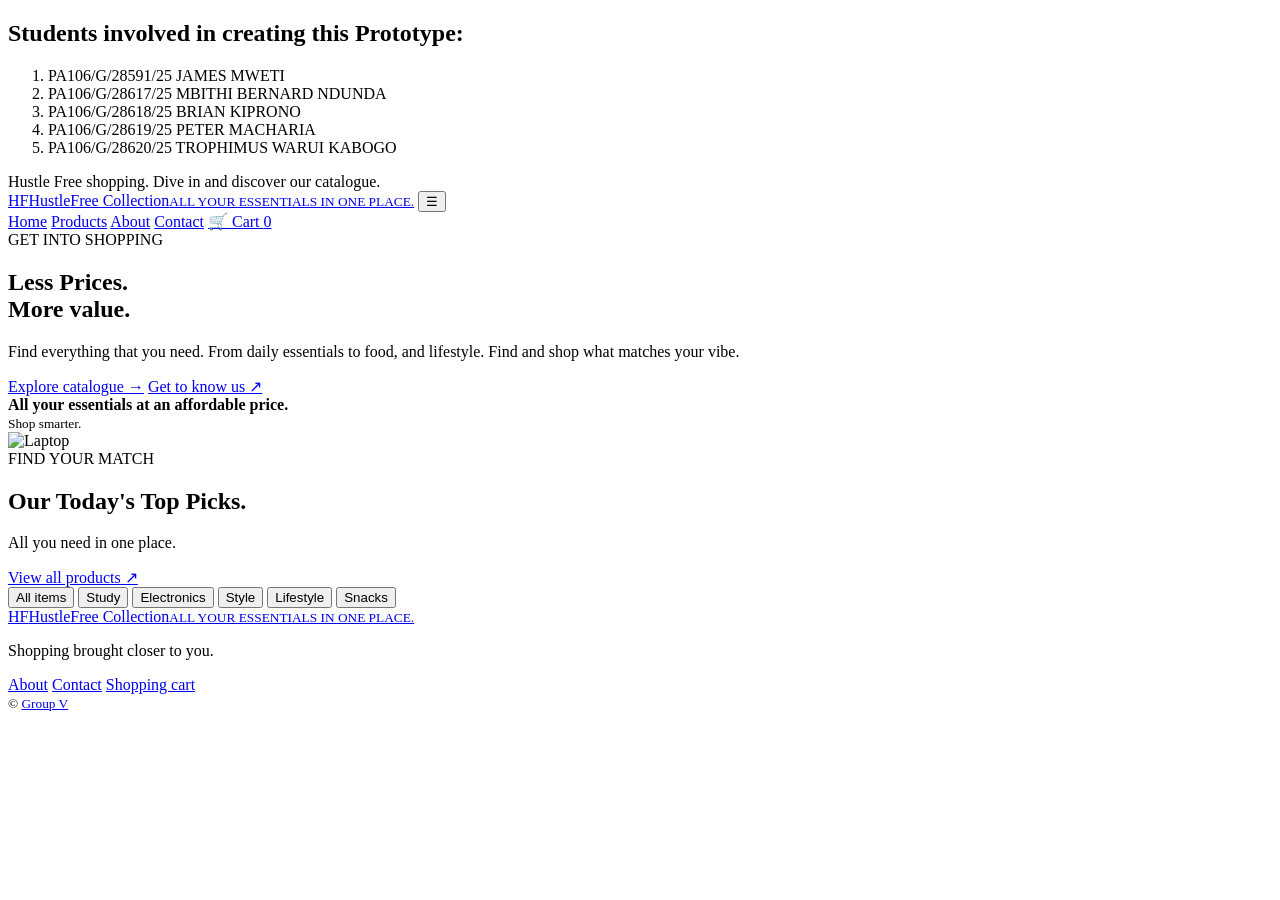
==== index.html @ b48a9cc3 "Add files via upload" ====
<!DOCTYPE html>
<html lang="en">
<head>
  <meta charset="UTF-8">
  <meta name="viewport" content="width=device-width, initial-scale=1.0">
  <title>Hustle Free Collection | All your essentials in one place.</title>
  <link rel="stylesheet" href="css/style.css">
  <script src="js/main.js" defer></script>
  <script src="js/products.js" defer></script>
  <script src="js/cart.js" defer></script>
  <link rel="icon" type="x-icon" href="images/icon.png">
</head>
<body>
      <h2 id="developers">Students involved in creating this Prototype:</h2>
        <ol start="1">
            <li>PA106/G/28591/25 JAMES MWETI</li>
            <li>PA106/G/28617/25 MBITHI BERNARD NDUNDA</li>
            <li>PA106/G/28618/25 BRIAN KIPRONO</li>
            <li>PA106/G/28619/25 PETER MACHARIA</li>
            <li>PA106/G/28620/25 TROPHIMUS WARUI KABOGO</li>
        </ol>
  <div class="announcement">Hustle Free shopping. Dive in and discover our catalogue.</div>
  <header class="site-header">
    <a class="brand" href="index.html" aria-label="Hustle Free Collection home"><span class="brand-mark">HF</span><span>Hustle<span class="brand-accent">Free Collection</span><small>ALL YOUR ESSENTIALS IN ONE PLACE.</small></span></a>
    <button class="menu-toggle" id="menuToggle" aria-label="Toggle navigation" aria-expanded="false">☰</button>
    <nav class="nav-links" id="navLinks" aria-label="Main navigation">
      <a class="active" href="index.html">Home</a>
      <a href="#products">Products</a>
      <a href="about.html">About</a>
      <a href="contact.html">Contact</a>
      <a class="cart-link" href="cart.html">🛒 Cart <span id="cartCount" class="cart-count">0</span></a>
    </nav>
  </header>

  <main>
    <section class="hero">
      <div class="hero-content">
        <span class="eyebrow">GET INTO SHOPPING</span>
        <h1>Less Prices.<br><span>More value.</span></h1>
        <p>Find everything that you need. From daily essentials to food, and lifestyle. Find and shop what matches your vibe.</p>
        <div class="hero-actions">
          <a class="btn btn-primary" href="#products">Explore catalogue <span>→</span></a>
          <a class="text-link" href="about.html">Get to know us ↗</a>
        </div>
        <div class="hero-note">
        <span><strong>All your essentials at an affordable price.</strong><br><small>Shop smarter.</small></span></div>
      </div>
      <div class="hero-art">
        <div>
        <img src="images/laptop.jpg" alt="Laptop">
        </div>
      </div>
    </section> 

    <section class="section products-section" id="products">
      <div class="section-heading"><div><span class="eyebrow">FIND YOUR MATCH</span><h2>Our Today's Top Picks<span class="heading-dot">.</span></h2><p>All you need in one place.</p></div><a href="products.html" class="text-link">View all products ↗</a></div>
    <div class="filters" id="categoryFilters">
        <button class="filter-btn active" data-category="All">All items</button>
        <button class="filter-btn" data-category="Study">Study</button>
        <button class="filter-btn" data-category="Electronics">Electronics</button>
        <button class="filter-btn" data-category="Style">Style</button>
        <button class="filter-btn" data-category="Lifestyle">Lifestyle</button>
        <button class="filter-btn" data-category="Snacks">Snacks</button>
      </div>
      <div class="product-grid" id="productGrid" aria-live="polite"></div>
    </section>
  </main>



  <footer class="site-footer"><a class="brand footer-brand" href="index.html"><span class="brand-mark">HF</span><span>Hustle<span class="brand-accent">Free Collection</span><small>ALL YOUR ESSENTIALS IN ONE PLACE.</small></span></a>
      <p>Shopping brought closer to you.</p>
    <div>
        <a href="about.html">About</a>
        <a href="contact.html">Contact</a>
        <a href="cart.html">Shopping cart</a>
    </div> <small class="copyright">© <span id="year"></span><a href="about.html#developers">Group V</a></small>
</body>
</html>
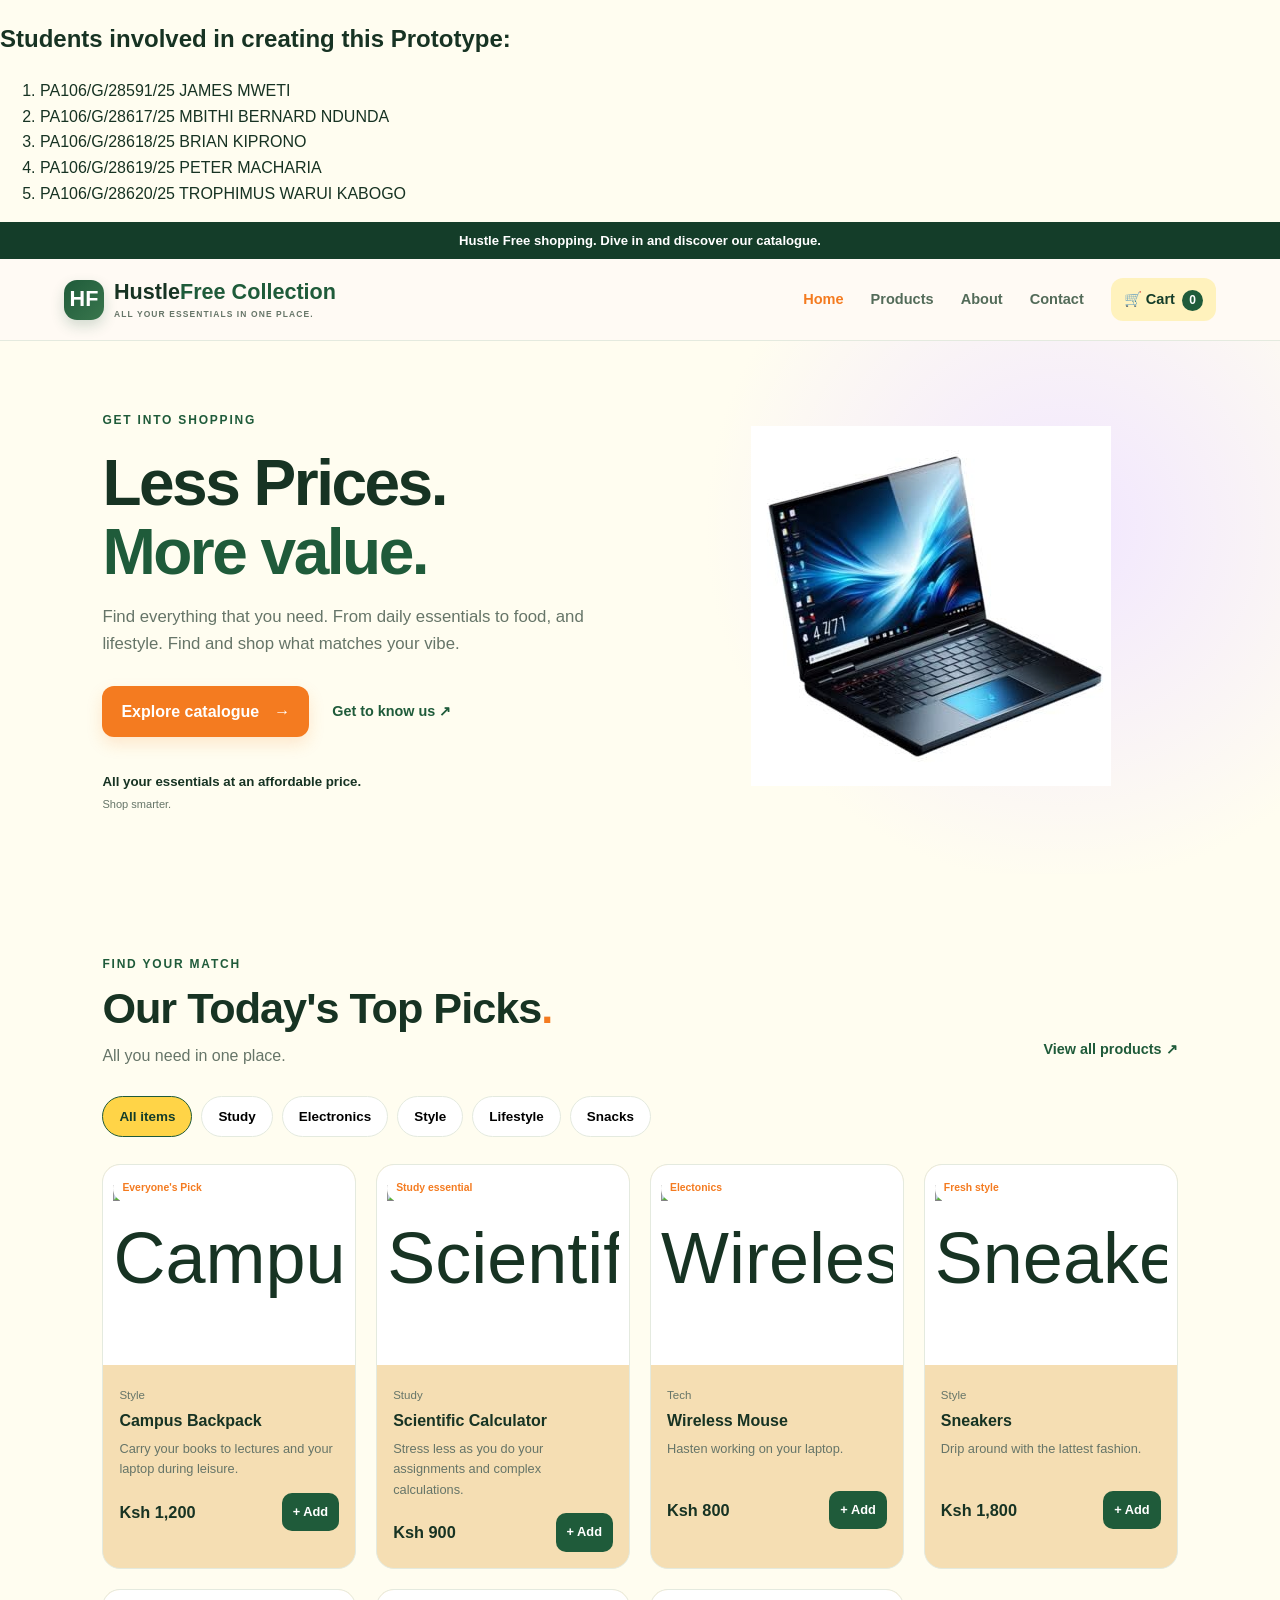
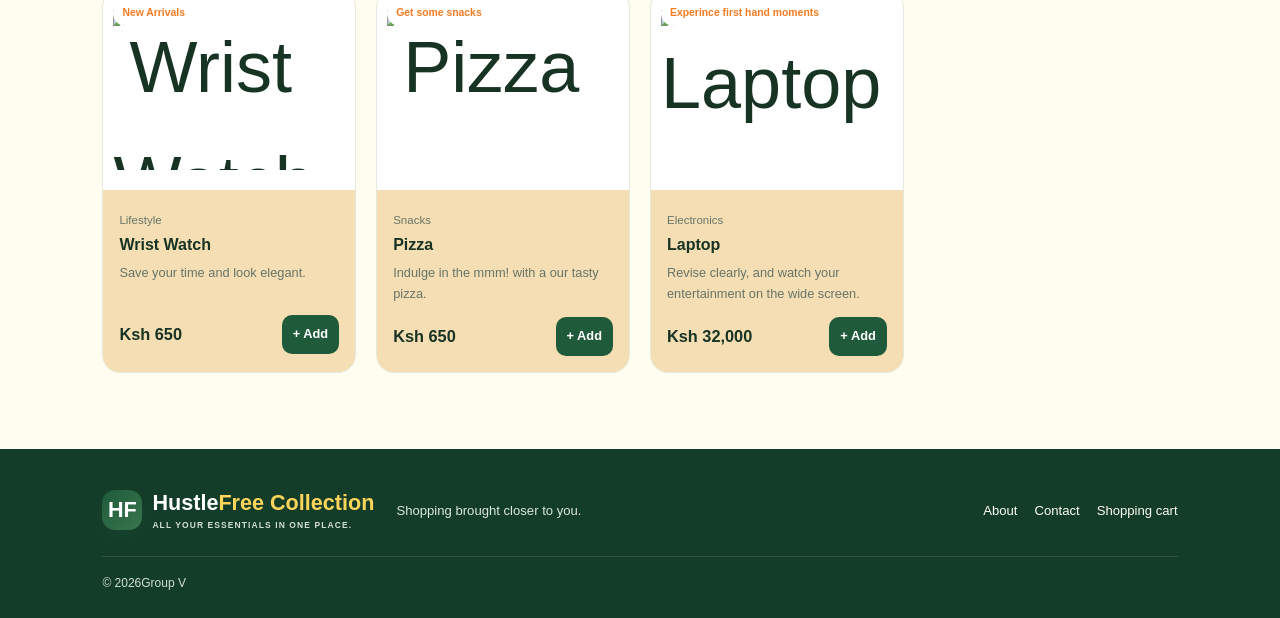
==== commit f19e8b25: "Update file paths in index.html" ====
--- a/index.html
+++ b/index.html
@@ -4,11 +4,11 @@
   <meta charset="UTF-8">
   <meta name="viewport" content="width=device-width, initial-scale=1.0">
   <title>Hustle Free Collection | All your essentials in one place.</title>
-  <link rel="stylesheet" href="css/style.css">
-  <script src="js/main.js" defer></script>
-  <script src="js/products.js" defer></script>
-  <script src="js/cart.js" defer></script>
-  <link rel="icon" type="x-icon" href="images/icon.png">
+  <link rel="stylesheet" href="style.css">
+  <script src="main.js" defer></script>
+  <script src="products.js" defer></script>
+  <script src="cart.js" defer></script>
+  <link rel="icon" type="x-icon" href="icon.png">
 </head>
 <body>
       <h2 id="developers">Students involved in creating this Prototype:</h2>
@@ -47,7 +47,7 @@
       </div>
       <div class="hero-art">
         <div>
-        <img src="images/laptop.jpg" alt="Laptop">
+        <img src="laptop.jpg" alt="Laptop">
         </div>
       </div>
     </section> 
--- a/style.css
+++ b/style.css
@@ -0,0 +1,867 @@
+@import url('https://fonts.googleapis.com/css2?family=DM+Sans:wght@400;500;600;700&family=Space+Grotesk:wght@500;600;700&display=swap');
+:root {
+    --green:#1f5b3a;
+    --green-dark:#143d29;
+    --yellow:#ffd447;
+    --orange:#f47b20;
+    --cream:#fffdf0;
+    --ink:#173323;
+    --muted:#667568;
+    --line:#e4eadf;
+    --white:#fff;
+    --shadow:0 14px 35px rgba(52,30,85,.09);
+
+}
+* {
+    box-sizing:border-box
+}
+html {
+    scroll-behavior:smooth;
+    scroll-padding-top:95px
+}
+body {
+    margin:0;
+    background:var(--cream);
+    color:var(--ink);
+    font-family:'DM Sans',Arial,sans-serif;
+    line-height:1.6
+}
+a {
+    color:inherit;
+    text-decoration:none
+}
+button,input,textarea {
+    font:inherit
+}
+.announcement {
+    text-align:center;
+    background:var(--green-dark);
+    color:white;
+    font-size:.82rem;
+    padding:8px 14px;
+    font-weight:600
+}
+.site-header {
+    height:82px;
+    padding:0 max(5vw,22px);
+    display:flex;
+    align-items:center;
+    justify-content:space-between;
+    gap:25px;
+    background:rgba(255,250,244,.96);
+    border-bottom:1px solid var(--line);
+    position:sticky;
+    top:0;
+    z-index:20;
+    backdrop-filter:blur(12px)
+}
+.brand {
+    display:flex;
+    align-items:center;
+    gap:10px;
+    font-family:'Space Grotesk',sans-serif;
+    font-size:1.35rem;
+    font-weight:700;
+    line-height:1.15;
+    white-space:nowrap
+}
+.brand-mark {
+    width:40px;
+    height:40px;
+    border-radius:13px;
+    display:grid;
+    place-items:center;
+    color:#fff;
+    background:linear-gradient(135deg,var(--green),#39764d);
+    box-shadow:0 6px 14px #1f5b3a33
+}
+.brand-accent {
+    color:var(--green)
+}
+.brand small {
+    display:block;
+    font:600 .53rem 'DM Sans',sans-serif;
+    letter-spacing:1.1px;
+    color:var(--muted);
+    margin-top:4px
+}
+.nav-links {
+    display:flex;
+    align-items:center;
+    gap:27px;
+    font-size:.91rem;
+    font-weight:600
+}
+.nav-links>a:not(.cart-link) {
+    color:#536b59;
+    transition:color .2s
+}
+.nav-links>a:hover,.nav-links>a.active {
+    color:var(--orange)
+}
+.cart-link {
+    background:#fff2bd;
+    border-radius:12px;
+    padding:10px 13px;
+    color:var(--green-dark)
+}
+.cart-count {
+    display:inline-grid;
+    place-items:center;
+    min-width:21px;
+    height:21px;
+    border-radius:50%;
+    background:var(--green);
+    color:white;
+    font-size:.75rem;
+    margin-left:3px
+}
+.menu-toggle {
+    display:none;
+    border:0;
+    background:none;
+    font-size:1.5rem;
+    color:var(--green);
+    cursor:pointer
+}
+.hero {
+    min-height:520px;
+    padding:65px max(8vw,25px) 60px;
+    display:grid;
+    grid-template-columns:1.05fr .95fr;
+    align-items:center;
+    gap:35px;
+    overflow:hidden;
+    background:radial-gradient(circle at 83% 35%,#f1e6ff 0,transparent 32%),var(--cream)
+}
+.hero-content {
+    max-width:590px
+}
+.eyebrow {
+    display:inline-block;
+    color:var(--green);
+    font-size:.75rem;
+    font-weight:700;
+    letter-spacing:1.8px
+}
+.hero h1,.page-title {
+    font:700 clamp(2.7rem,5vw,4.7rem)/1.08 'Space Grotesk',sans-serif;
+    letter-spacing:-2.5px;
+    margin:17px 0
+}
+.hero h1 span {
+    color:var(--green)
+}
+.hero-content>p,.section-heading p,.page-intro {
+    color:var(--muted);
+    max-width:510px
+}
+.hero-content>p {
+    font-size:1.05rem
+}
+.hero-actions {
+    display:flex;
+    align-items:center;
+    gap:23px;
+    margin-top:28px;
+    flex-wrap:wrap
+}
+.btn {
+    border:0;
+    display:inline-flex;
+    align-items:center;
+    justify-content:center;
+    gap:15px;
+    padding:13px 19px;
+    border-radius:12px;
+    font-weight:700;
+    cursor:pointer;
+    transition:transform .2s,box-shadow .2s
+}
+.btn:hover {
+    transform:translateY(-2px);
+    box-shadow:0 9px 20px #f47b2040
+}
+.btn-primary {
+    color:white;
+    background:var(--orange);
+    box-shadow:0 7px 16px #f47b202b
+}
+.text-link {
+    color:var(--green);
+    font-weight:700;
+    font-size:.9rem
+}
+.hero-note {
+    display:flex;
+    align-items:center;
+    gap:12px;
+    margin-top:34px;
+    font-size:.83rem
+}
+.hero-note small {
+    color:var(--muted)
+}
+.avatar-stack {
+    display:flex
+}
+.avatar-stack i {
+    font-style:normal;
+    width:35px;
+    height:35px;
+    display:grid;
+    place-items:center;
+    background:#fff2bd;
+    border:2px solid var(--cream);
+    border-radius:50%;
+    margin-left:-7px
+}
+.avatar-stack i:first-child {
+    margin-left:0
+}
+.hero-art {
+    position:relative;
+    min-height:370px;
+    display:grid;
+    place-items:center
+}
+
+.tag-top {
+    top:9%;
+    left:6%
+}
+.tag-bottom {
+    right:2%;
+    bottom:10%
+}
+.spark {
+    position:absolute;
+    color:var(--orange);
+    font-size:2.2rem
+}
+.spark-one {
+    top:17%;
+    right:15%
+}
+.spark-two {
+    left:7%;
+    bottom:20%;
+    color:var(--green)
+}
+.trust-strip {
+    display:grid;
+    grid-template-columns:repeat(3,1fr);
+    padding:25px max(8vw,25px);
+    gap:22px;
+    background:#fff;
+    border-top:1px solid var(--line);
+    border-bottom:1px solid var(--line)
+}
+.trust-strip>div {
+    display:grid;
+    grid-template-columns:42px 1fr;
+    grid-template-rows:auto auto;
+    align-items:center;
+    column-gap:10px
+}
+.trust-strip>div>span {
+    grid-row:1/3;
+    width:42px;
+    height:42px;
+    border-radius:13px;
+    background:#fff2bd;
+    display:grid;
+    place-items:center;
+    font-size:1.2rem
+}
+.trust-strip strong {
+    font-size:.9rem
+}
+.trust-strip small {
+    font-size:.77rem;
+    color:var(--muted)
+}
+.section {
+    padding:76px max(8vw,25px)
+}
+.section-heading {
+    display:flex;
+    justify-content:space-between;
+    align-items:end;
+    gap:20px
+}
+.section-heading h2,.seller-banner h2,.info-card h2,.report-note h2 {
+    font:700 clamp(1.9rem,3.5vw,2.7rem)/1.15 'Space Grotesk',sans-serif;
+    letter-spacing:-1px;
+    margin:9px 0
+}
+.heading-dot {
+    color:var(--orange)
+}
+.section-heading p {
+    margin:0
+}
+.section-heading>.text-link {
+    white-space:nowrap;
+    margin-bottom:8px
+}
+.filters {
+    display:flex;
+    gap:9px;
+    flex-wrap:wrap;
+    margin:27px 0
+}
+.filter-btn {
+    border:1px solid var(--line);
+    background:white;
+    color:black;
+    border-radius:999px;
+    padding:9px 16px;
+    font-size:.84rem;
+    font-weight:600;
+    cursor:pointer
+}
+.filter-btn.active,.filter-btn:hover {
+    background:var(--yellow);
+    color:var(--green-dark);
+    border-color:var(--green)
+}
+.product-grid {
+    display:grid;
+    grid-template-columns:repeat(4,minmax(0,1fr));
+    gap:20px
+} 
+.product-card {
+    background:wheat;
+    border:1px solid var(--line);
+    border-radius:18px;
+    overflow:hidden;
+    transition:transform .22s,box-shadow .22s
+}
+.product-card:hover {
+    transform:translateY(-5px);
+    box-shadow:var(--shadow)
+}
+.product-image {
+    height:200px;
+    display:flex;
+    align-items:center;
+    justify-content:center;
+    font-size:4.5rem;
+    position:relative;
+    overflow:hidden;
+    min-height:200px;
+    background:white
+}
+
+.product-badge {
+    position:absolute;
+    top:10px;
+    left:10px;
+    z-index:1;
+    background:white;
+    padding:5px 9px;
+    border-radius:999px;
+    font-size:.65rem;
+    font-weight:700;
+    color:var(--orange)
+}  
+.product-info {
+    padding:16px
+}
+.product-category {
+    color:var(--muted);
+    font-size:.72rem
+}
+.product-info h3 {
+    font:700 1rem 'Space Grotesk',sans-serif;
+    margin:5px 0 9px
+}
+.product-description {
+    color:var(--muted);
+    font-size:.8rem;
+    min-height:39px;
+    margin:0 0 13px
+}
+.product-bottom {
+    display:flex;
+    align-items:center;
+    justify-content:space-between;
+    gap:7px
+}
+.product-price {
+    font-weight:700;
+    font-size:1.02rem
+}
+.add-btn {
+    border:0;
+    border-radius:10px;
+    background:var(--green);
+    color:white;
+    font-size:.8rem;
+    font-weight:700;
+    padding:9px 11px;
+    cursor:pointer
+}
+.add-btn:hover {
+    background:var(--green-dark)
+}
+.site-footer {
+    padding:38px max(8vw,25px) 25px;
+    background:#143d29;
+    color:#fff;
+    display:flex;
+    align-items:center;
+    gap:22px;
+    flex-wrap:wrap
+}
+.footer-brand .brand-accent {
+    color:#ffd45a
+}
+.footer-brand small {
+    color:#d1dfd2
+}
+.site-footer>p {
+    color:#dce8d9;
+    font-size:.82rem;
+    margin-right:auto
+}
+.site-footer>div {
+    display:flex;
+    gap:17px;
+    font-size:.82rem;
+    color:#fffdf0
+}
+.copyright {
+    width:100%;
+    border-top:1px solid #315640;
+    padding-top:17px;
+    color:#d1dfd2;
+    font-size:.75rem
+}
+.page-wrap {
+    max-width:1120px;
+    min-height:58vh;
+    margin:auto;
+    padding:65px 28px 80px
+}
+.page-title {
+    font-size:clamp(2.4rem,5vw,3.8rem);
+    margin-bottom:12px
+}
+.page-intro {
+    margin:0 0 28px
+}
+.search-box {
+    display:flex;
+    align-items:center;
+    gap:10px;
+    background:white;
+    border:1px solid var(--line);
+    border-radius:12px;
+    padding:0 15px;
+    max-width:500px;
+    height:48px
+}
+.search-box input {
+    border:0;
+    outline:0;
+    flex:1;
+    min-width:0;
+    background:transparent
+}
+.cart-layout {
+    display:grid;
+    grid-template-columns:1.5fr .8fr;
+    gap:24px;
+    align-items:start
+}
+.cart-items,.order-summary,.checkout-form,.info-card,.report-note,.contact-form {
+    background:white;
+    border:1px solid var(--line);
+    border-radius:18px;
+    padding:23px
+}
+.cart-row {
+    display:grid;
+    grid-template-columns:68px 1fr auto;
+    gap:15px;
+    align-items:center;
+    padding:15px 0;
+    border-bottom:1px solid var(--line)
+}
+.cart-row:first-child {
+    padding-top:0
+}
+.cart-row:last-child {
+    border-bottom:0
+}
+.cart-thumb {
+    width:68px;
+    height:68px;
+    display:grid;
+    place-items:center;
+    background:#fff2bd;
+    border-radius:13px;
+    font-size:2rem
+}
+.cart-row h3 {
+    font-size:.95rem;
+    margin:0 0 4px
+}
+.cart-row p {
+    margin:0;
+    color:var(--muted);
+    font-size:.82rem
+}
+.quantity-controls {
+    display:flex;
+    align-items:center;
+    gap:9px;
+    margin-top:8px
+}
+.quantity-controls button,.remove-btn {
+    border:1px solid var(--line);
+    background:white;
+    border-radius:7px;
+    padding:2px 9px;
+    cursor:pointer
+}
+
+.remove-btn:hover {
+    background:olivedrab
+}
+.remove-btn {
+    background:var(--orange);
+    color:#000;
+    border:0;
+    border-radius:8px;
+    padding:8px 12px;
+    font-size:.75rem;
+    margin-left:6px;
+    cursor:pointer
+}
+.order-summary h2 {
+    font:700 1.25rem 'Space Grotesk',sans-serif;
+    margin-top:0
+}
+.summary-line {
+    display:flex;
+    justify-content:space-between;
+    gap:15px;
+    margin:13px 0;
+    color:var(--muted);
+    font-size:.9rem
+}
+.summary-total {
+    border-top:1px solid var(--line);
+    padding-top:15px;
+    margin-top:18px;
+    color:var(--ink);
+    font-weight:700;
+    font-size:1.05rem
+}
+.order-summary .btn {
+    width:100%;
+    margin-top:15px
+}
+.empty-state {
+    text-align:center;
+    padding:40px 20px;
+    background:white;
+    border:1px dashed #dce8d9;
+    border-radius:18px
+}
+.empty-state>span {
+    font-size:3.5rem
+}
+.empty-state h2 {
+    font:700 1.5rem 'Space Grotesk',sans-serif
+}
+.empty-state p {
+    color:var(--muted)
+}
+.checkout-grid {
+    display:grid;
+    grid-template-columns:1.1fr .9fr;
+    gap:24px;
+    align-items:start
+}
+.checkout-form h2,.order-summary h2 {
+    font-family:'Space Grotesk',sans-serif
+}
+.form-field,.contact-form label {
+    display:grid;
+    gap:7px;
+    margin-bottom:16px;
+    font-weight:600;
+    font-size:.87rem
+}
+.form-field input,.form-field textarea,.contact-form input,.contact-form textarea {
+    width:100%;
+    border:1px solid #e4dbeE;
+    border-radius:10px;
+    padding:12px;
+    outline:none;
+    background:#fffdfb
+}
+.form-field input:focus,.contact-form input:focus,.contact-form textarea:focus {
+    border-color:var(--green);
+    box-shadow:0 0 0 3px #1f5b3a17
+}
+.checkout-form .btn {
+    width:100%
+}
+.info {
+    font-size:.8rem;
+    color:var(--muted);
+    margin-top:14px
+}
+.info-grid {
+    display:grid;
+    grid-template-columns:repeat(3,1fr);
+    gap:18px;
+    margin:35px 0
+}
+.info-card {
+    padding:25px
+}
+.info-icon {
+    font-size:2rem
+}
+.info-card h2 {
+    font-size:1.3rem;
+    margin:13px 0 7px
+}
+.info-card p,.report-note p {
+    color:var(--muted);
+    font-size:.91rem
+}
+.report-note {
+    margin:25px 0
+}
+.report-note h2 {
+    font-size:1.45rem;
+    margin-top:10px
+}
+.report-note h2:not(:first-child) {
+    margin-top:25px
+}
+.contact-form {
+    max-width:650px
+}
+.contact-form label {
+    margin-bottom:18px
+}
+.form-feedback {
+    color:var(--green);
+    font-weight:600
+}
+.menu-toggle:focus-visible,.btn:focus-visible,button:focus-visible,a:focus-visible {
+    outline:3px solid #ffd45a;
+    outline-offset:3px
+}
+@media(max-width:900px) {
+    .nav-links {
+        gap:14px;
+        font-size:.83rem
+    }
+    .hero {
+        padding-left:5vw;
+        padding-right:5vw
+    }
+    .product-grid {
+        grid-template-columns:repeat(2,minmax(0,1fr))
+    }
+    .art-card-front {
+        left:7%
+    }
+    .art-card-back {
+        right:4%
+    }
+    .cart-layout,.checkout-grid {
+        grid-template-columns:1fr
+    }
+    .order-summary {
+        order:2
+    }
+}
+@media(max-width:680px) {
+    .site-header {
+        height:72px;
+        padding:0 18px
+    }
+    .brand {
+        font-size:1.18rem
+    }
+    .brand-mark {
+        width:36px;
+        height:36px
+    }
+    .menu-toggle {
+        display:block
+    }
+    .nav-links {
+        display:none;
+        position:absolute;
+        top:72px;
+        left:0;
+        right:0;
+        padding:18px;
+        background:var(--cream);
+        border-bottom:1px solid var(--line);
+        box-shadow:var(--shadow);
+        flex-direction:column;
+        align-items:stretch;
+        gap:5px
+    }
+    .nav-links.open {
+        display:flex
+    }
+    .nav-links>a {
+        padding:11px 12px
+    }
+    .cart-link {
+        display:flex;
+        justify-content:space-between;
+        align-items:center
+    }
+    .hero {
+        grid-template-columns:1fr;
+        padding:55px 23px 30px;
+        gap:10px
+    }
+    .hero h1 {
+        font-size:3.2rem
+    }
+    .hero-art {
+        min-height:320px
+    }
+
+    .tag-top {
+        left:1%;
+        top:5%
+    }
+    .tag-bottom {
+        right:0;
+        bottom:6%
+    }
+    .trust-strip {
+        grid-template-columns:1fr;
+        padding:22px 25px;
+        gap:17px
+    }
+    .section {
+        padding:55px 22px
+    }
+    .section-heading {
+        align-items:start;
+        flex-direction:column
+    }
+    .section-heading h2 {
+        font-size:2rem
+    }
+    .product-grid {
+        gap:12px
+    }
+    .product-image {
+        height:135px;
+        font-size:3.5rem
+    }
+    .product-info {
+        padding:12px
+    }
+    .product-info h3 {
+        font-size:.9rem
+    }
+    .product-description {
+        font-size:.75rem
+    }
+    .product-bottom {
+        align-items:start;
+        flex-direction:column
+    }
+    .add-btn {
+        width:100%
+    }
+    .site-footer {
+        padding:32px 23px
+    }
+    .site-footer>p {
+        width:100%;
+        margin:0
+    }
+    .page-wrap {
+        padding:45px 20px 60px
+    }
+    .page-title {
+        font-size:2.5rem;
+        letter-spacing:-1.5px
+    }
+    .info-grid {
+        grid-template-columns:1fr
+    }
+    .cart-row {
+        grid-template-columns:55px 1fr auto;
+        gap:10px
+    }
+    .cart-thumb {
+        width:55px;
+        height:55px
+    }
+    .cart-row h3 {
+        font-size:.85rem
+    }
+    .remove-btn {
+        margin-left:0;
+        margin-top:5px
+    }
+    .cart-items,.order-summary,.checkout-form,.contact-form {
+        padding:17px
+    }
+}
+@media(max-width:370px) {
+    .product-grid {
+        grid-template-columns:1fr
+    }
+    .product-image {
+        height:175px
+    }
+    .hero h1 {
+        font-size:2.6rem
+    }
+    .seller-emoji {
+        display:none
+    }
+}
+.product-photo {
+    width: 100%;
+    height: 180px;
+    object-fit: contain;
+    display: block;
+     padding: 10px; 
+}
+
+.cart-product-image {
+    width: 80px;
+    height: 80px;
+    object-fit: contain;
+    background: #fffdf0;
+    border-radius: 12px;
+    padding: 5px;
+}
+
+.cart-product-details h3 {
+    color: #143d29;
+    margin: 0 0 6px;
+}
+
+.cart-product-details p {
+    margin: 4px 0;
+    font-size: 0.9rem;
+}
+.success-panel{
+ padding:25px
+   
+}
+
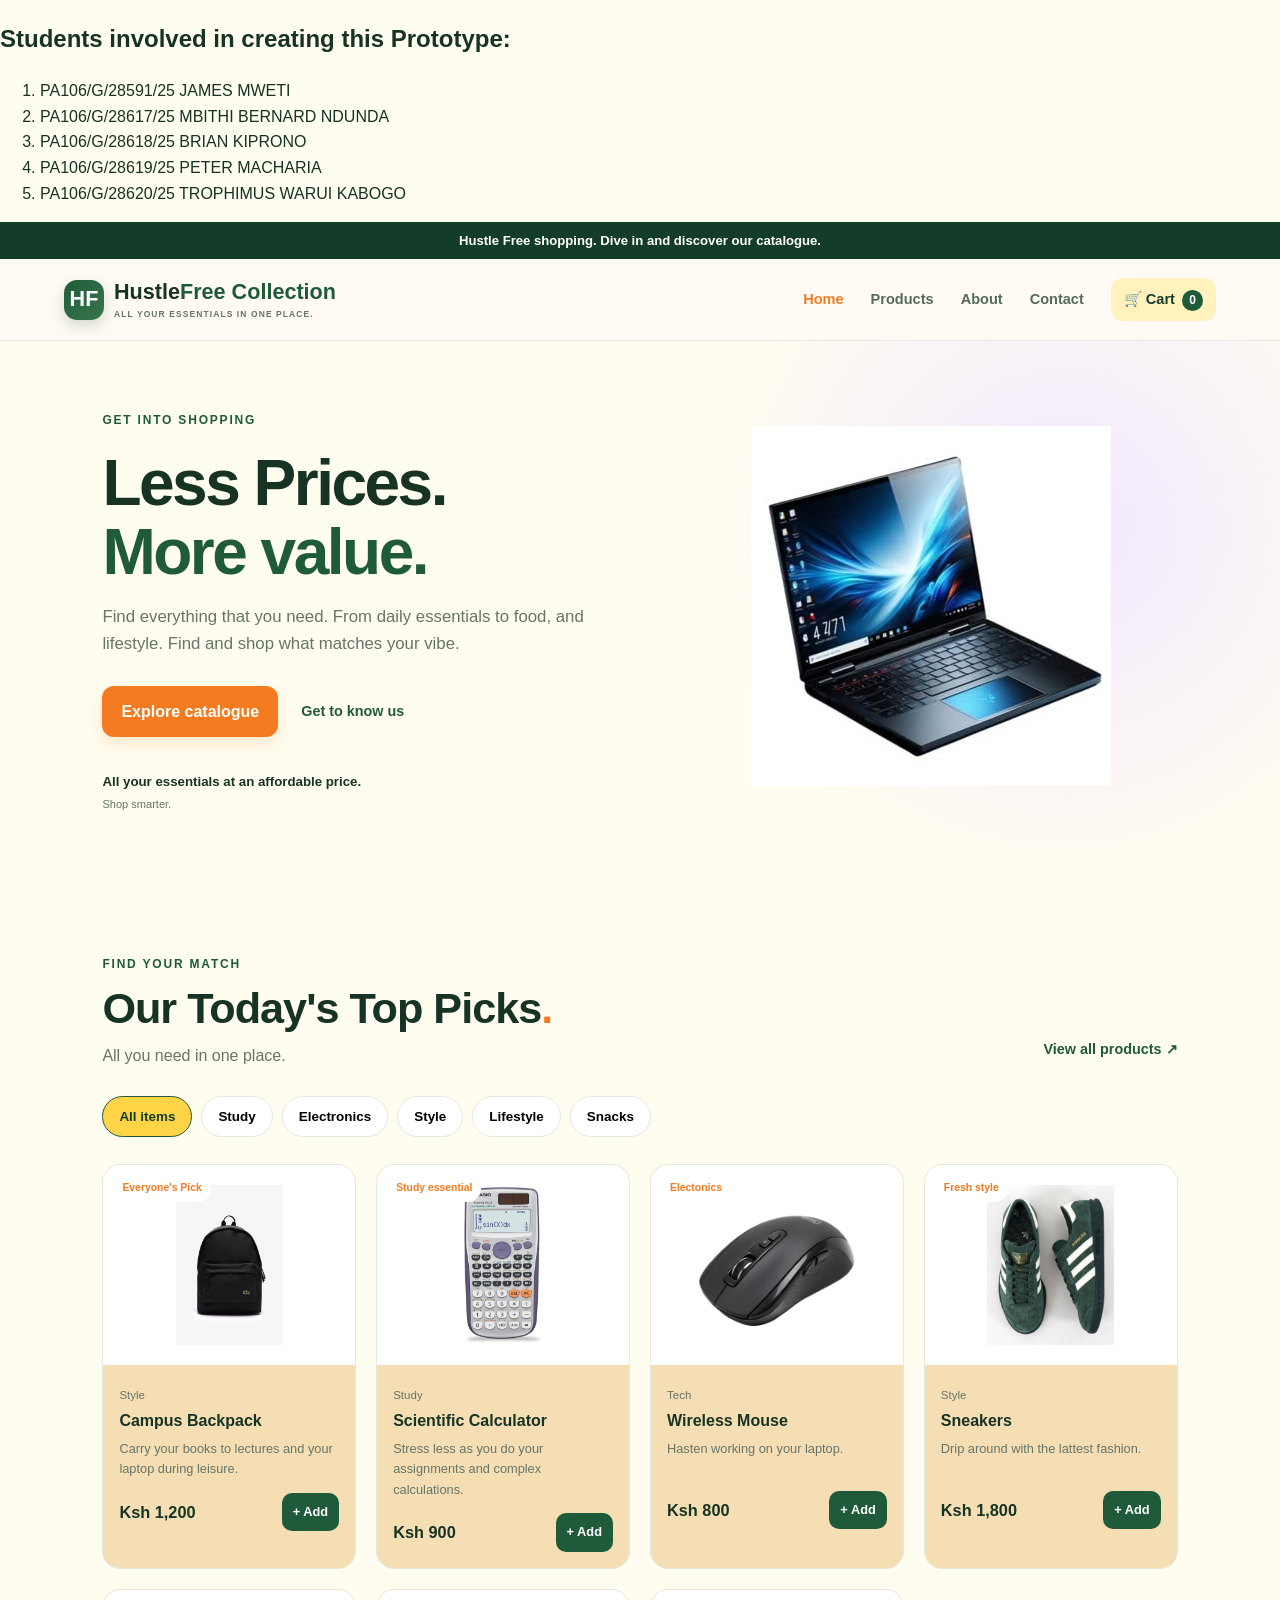
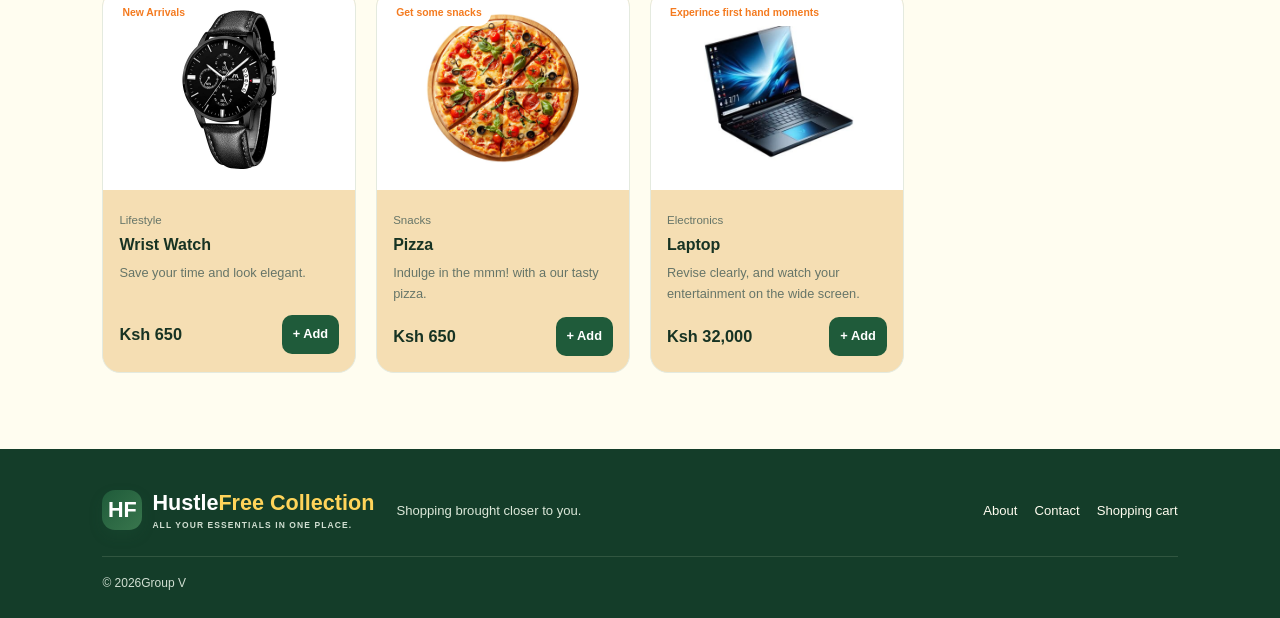
==== commit b36cd632: "Clean up button and link text in index.html Removed extra whitespace from button and link text." ====
--- a/index.html
+++ b/index.html
@@ -39,8 +39,8 @@
         <h1>Less Prices.<br><span>More value.</span></h1>
         <p>Find everything that you need. From daily essentials to food, and lifestyle. Find and shop what matches your vibe.</p>
         <div class="hero-actions">
-          <a class="btn btn-primary" href="#products">Explore catalogue <span>→</span></a>
-          <a class="text-link" href="about.html">Get to know us ↗</a>
+          <a class="btn btn-primary" href="#products">Explore catalogue</a>
+          <a class="text-link" href="about.html">Get to know us</a>
         </div>
         <div class="hero-note">
         <span><strong>All your essentials at an affordable price.</strong><br><small>Shop smarter.</small></span></div>
